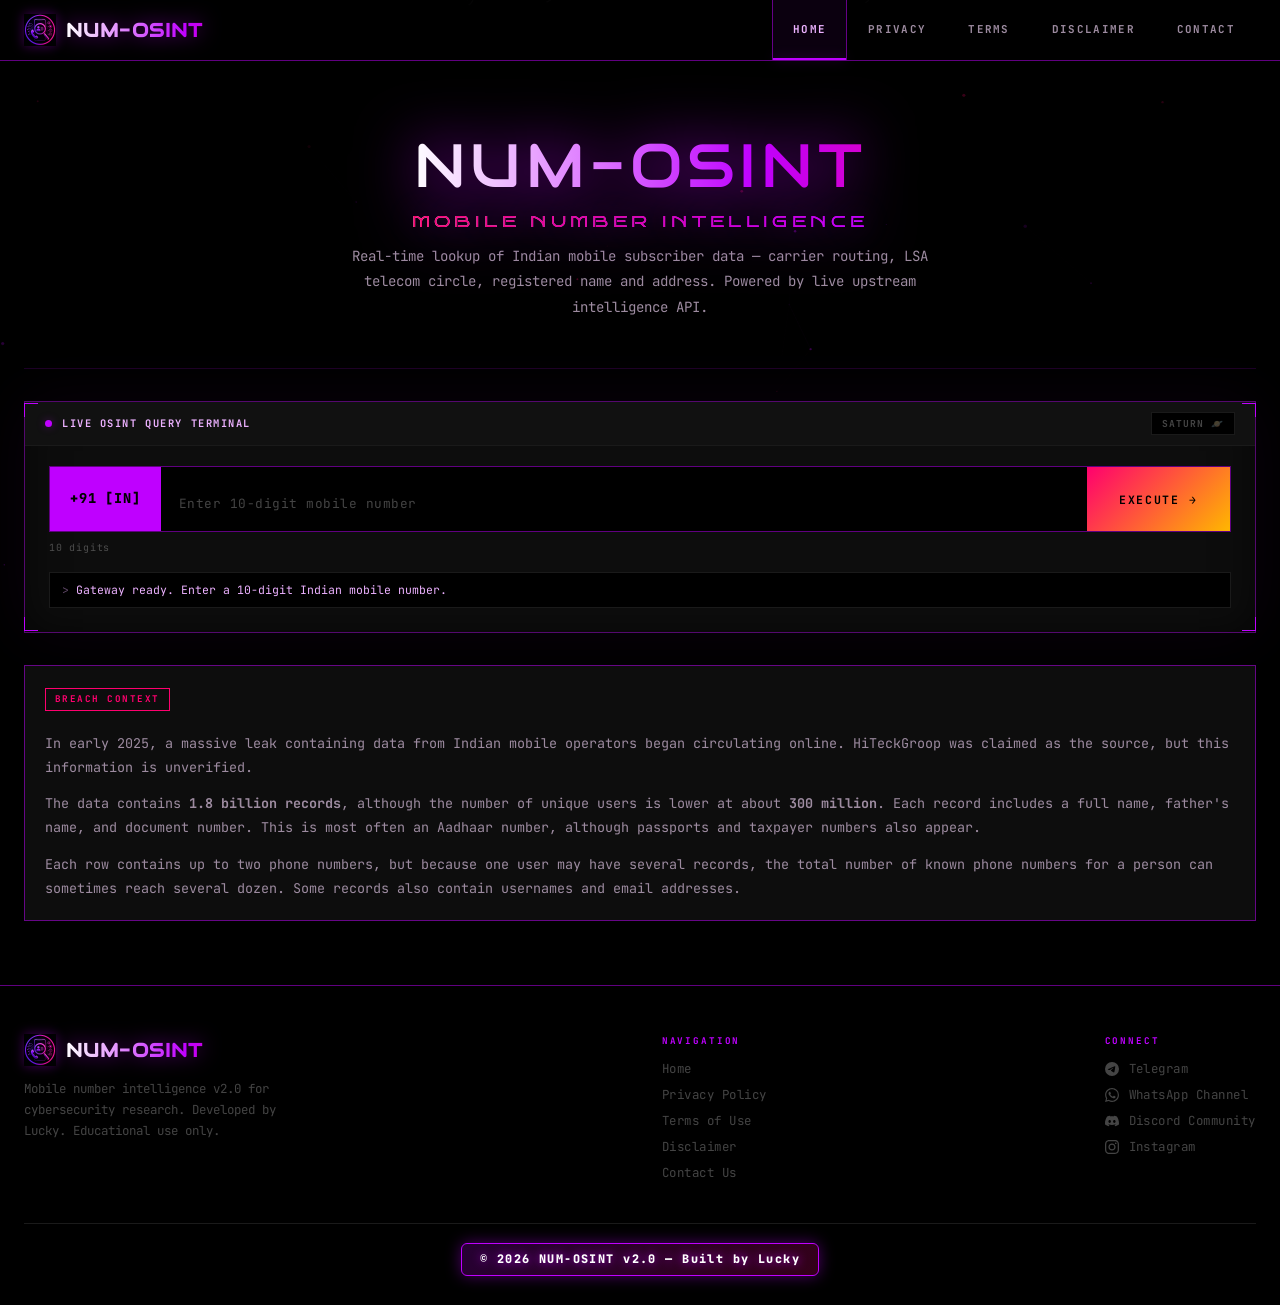
==== index.html @ 62f88227 "Add root index.html redirect to web/index.html and enable GitHub Pages Deployments section UI" ====
<!DOCTYPE html>
<html lang="en">
<head>
  <meta charset="UTF-8">
  <meta name="viewport" content="width=device-width, initial-scale=1.0">
  <title>NUM-OSINT v2.0 — Mobile Number Intelligence</title>
  <meta http-equiv="refresh" content="0; url=web/index.html">
  <link rel="canonical" href="https://num-osint.luckyverse.tech/web/index.html">
  <script>
    window.location.replace("web/index.html");
  </script>
</head>
<body style="background: #08060f; color: #ffffff; font-family: sans-serif; display: flex; justify-content: center; align-items: center; height: 100vh; margin: 0;">
  <p>Redirecting to <a href="web/index.html" style="color: #bf00ff;">NUM-OSINT Control Center</a>...</p>
</body>
</html>
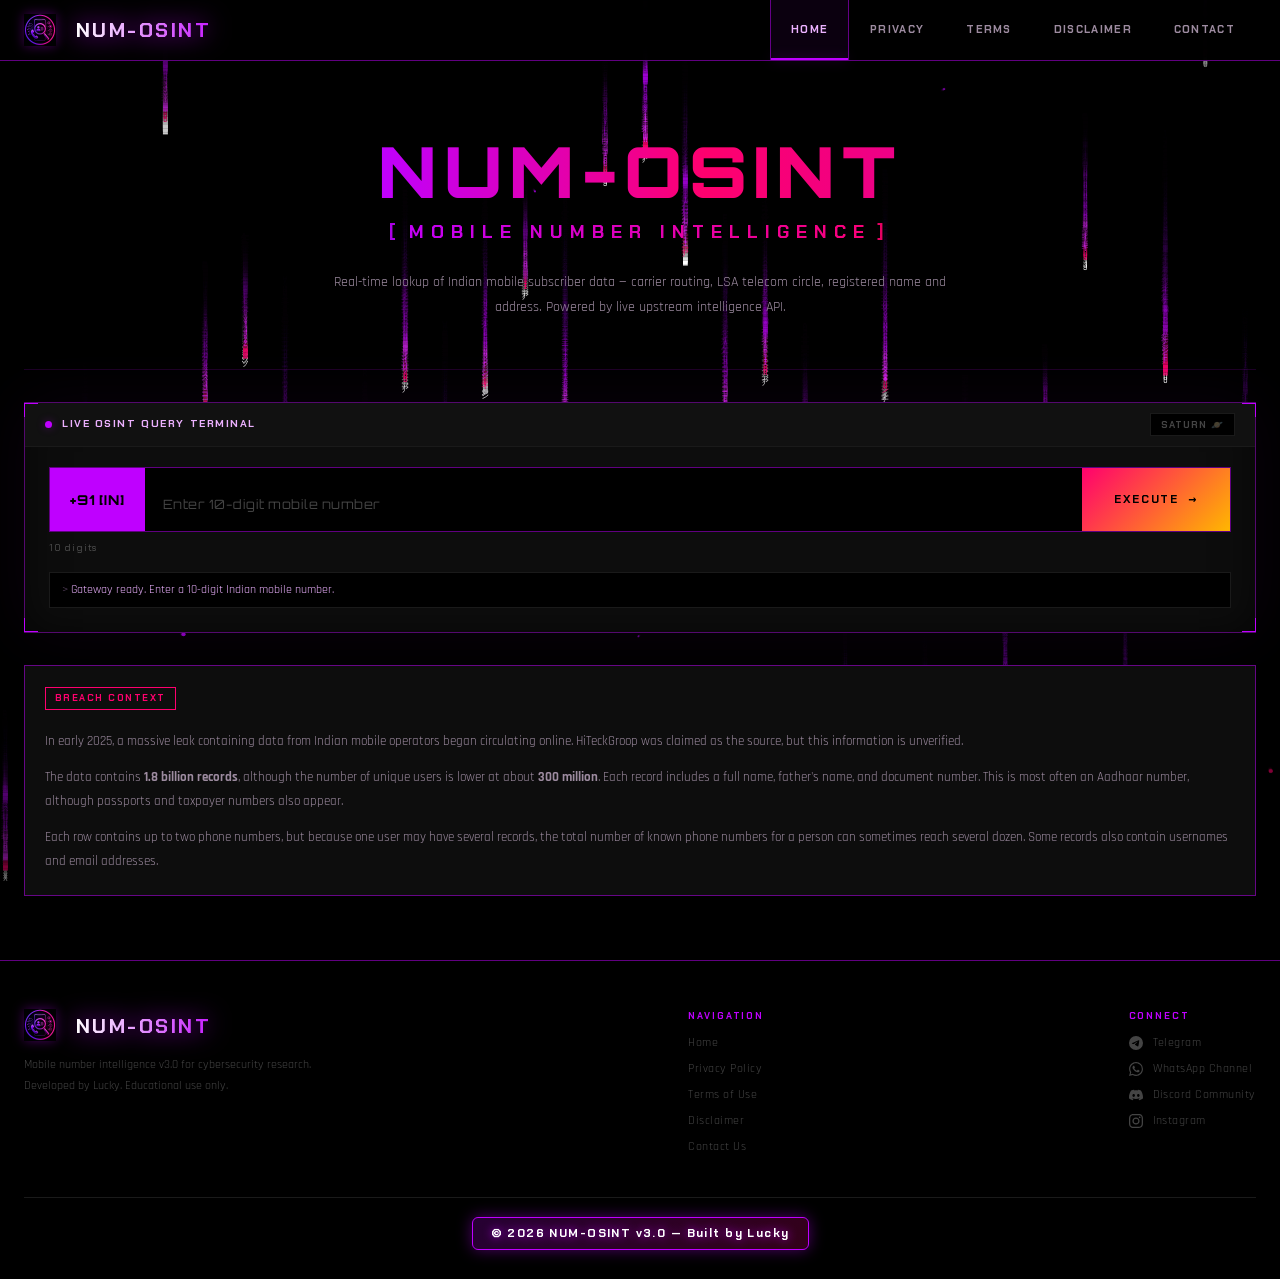
==== commit b820c8c2: "deploy: 8ed2a77ed999a2f44169f271300de5139a0f7a88" ====
--- a/index.html
+++ b/index.html
@@ -1,16 +1,255 @@
 <!DOCTYPE html>
 <html lang="en">
+
 <head>
-  <meta charset="UTF-8">
-  <meta name="viewport" content="width=device-width, initial-scale=1.0">
-  <title>NUM-OSINT v2.0 — Mobile Number Intelligence</title>
-  <meta http-equiv="refresh" content="0; url=web/index.html">
-  <link rel="canonical" href="https://num-osint.luckyverse.tech/web/index.html">
-  <script>
-    window.location.replace("web/index.html");
-  </script>
+    <meta charset="UTF-8">
+    <meta name="viewport" content="width=device-width, initial-scale=1.0">
+    <title>NUM-OSINT — Indian Mobile Number Intelligence</title>
+    <meta name="description"
+        content="Real-time Indian mobile number OSINT. Carrier routing, telecom circle, subscriber data via live API.">
+    <meta name="keywords" content="NUM-OSINT, Mobile Number Lookup, Indian Telecom OSINT, HLR Lookup">
+    <meta name="author" content="Lucky">
+    <meta name="robots" content="index, follow">
+    <link rel="canonical" href="https://num-osint.luckyverrse.tech/">
+    <meta property="og:type" content="website">
+    <meta property="og:title" content="NUM-OSINT — Mobile Intelligence">
+    <meta property="og:description"
+        content="Indian mobile number intelligence. Carrier, LSA circle, subscriber data via live upstream API.">
+    <link
+        href="https://fonts.googleapis.com/css2?family=Orbitron:wght@700;800;900&family=Syncopate:wght@700;800&family=Russo+One&family=Chakra+Petch:wght@600;700&family=Rajdhani:wght@600;700;800&family=Audiowide&family=Bruno+Ace&family=JetBrains+Mono:wght@400;500;600;700&display=swap"
+        rel="stylesheet">
+    <!-- Favicon / Logo Icons -->
+    <link rel="icon" type="image/png" sizes="32x32" href="assets/favicon-32x32.png">
+    <link rel="icon" type="image/png" sizes="16x16" href="assets/favicon-16x16.png">
+    <link rel="apple-touch-icon" sizes="180x180" href="assets/apple-touch-icon.png">
+    <link rel="shortcut icon" href="assets/favicon.ico">
+    <link rel="stylesheet" href="styles.css">
 </head>
-<body style="background: #08060f; color: #ffffff; font-family: sans-serif; display: flex; justify-content: center; align-items: center; height: 100vh; margin: 0;">
-  <p>Redirecting to <a href="web/index.html" style="color: #bf00ff;">NUM-OSINT Control Center</a>...</p>
+
+<body>
+
+    <!-- Layer 0: Animated background canvas -->
+    <canvas id="bg-canvas" aria-hidden="true"></canvas>
+
+    <!-- Layer 1: CRT Scanlines -->
+    <div class="scanlines" aria-hidden="true"></div>
+
+    <!-- Layer 2: Vignette -->
+    <div class="vignette" aria-hidden="true"></div>
+
+    <!-- Header -->
+    <header class="site-header">
+        <div class="h-inner">
+                  <a href="index.html" class="logo" aria-label="NUM-OSINT home">
+        <img src="assets/logo.png" alt="NUM-OSINT" class="logo-icon">
+        <span class="logo-name">NUM-OSINT</span>
+      </a>
+
+            <!-- Mobile Hamburger Button -->
+            <button id="nav-toggle" class="nav-toggle" aria-label="Toggle Navigation">
+                <span></span><span></span><span></span>
+            </button>
+
+                  <nav id="nav-menu" class="nav-links" aria-label="Primary navigation">
+        <a href="index.html" class="nav-link active">HOME</a>
+        <a href="privacy.html" class="nav-link ">PRIVACY</a>
+        <a href="terms.html" class="nav-link ">TERMS</a>
+        <a href="disclaimer.html" class="nav-link ">DISCLAIMER</a>
+        <a href="contact.html" class="nav-link ">CONTACT</a>
+      </nav>
+        </div>
+    </header>
+
+    <!-- Main content -->
+    <main>
+        <div class="wrap">
+
+            <!-- Hero Section (Centered) -->
+            <section class="hero" aria-label="System status">
+                <h1 class="hero-title" data-text="NUM-OSINT">
+                    NUM-OSINT
+                    <em>Mobile Number Intelligence</em>
+                </h1>
+                <p class="hero-desc">
+                    Real-time lookup of Indian mobile subscriber data — carrier routing, LSA telecom circle,
+                    registered name and address. Powered by live upstream intelligence API.
+                </p>
+            </section>
+
+            <!-- Query Terminal -->
+            <section class="query-section" aria-label="Query terminal">
+                <div class="terminal-panel">
+                    <!-- Corner brackets -->
+                    <div class="corner c-tl" aria-hidden="true"><svg viewBox="0 0 14 14">
+                            <path d="M14 0 L0 0 L0 14" />
+                        </svg></div>
+                    <div class="corner c-tr" aria-hidden="true"><svg viewBox="0 0 14 14">
+                            <path d="M14 0 L0 0 L0 14" />
+                        </svg></div>
+                    <div class="corner c-bl" aria-hidden="true"><svg viewBox="0 0 14 14">
+                            <path d="M14 0 L0 0 L0 14" />
+                        </svg></div>
+                    <div class="corner c-br" aria-hidden="true"><svg viewBox="0 0 14 14">
+                            <path d="M14 0 L0 0 L0 14" />
+                        </svg></div>
+
+                    <!-- Terminal bar -->
+                    <div class="t-bar">
+                        <span class="t-bar-label">
+                            <span class="live-dot" aria-label="Live"></span>
+                            LIVE OSINT QUERY TERMINAL
+                        </span>
+                        <span id="scan-tag" class="scan-tag">SATURN 🪐</span>
+                    </div>
+
+                    <!-- Form -->
+                    <div class="t-body">
+                        <form id="lookup-form" novalidate>
+                            <div class="input-row">
+                                <div class="in-prefix" aria-label="India country code">+91 [IN]</div>
+                                <input type="tel" id="phone-input" name="number" class="in-field"
+                                    placeholder="Enter 10-digit mobile number" maxlength="10" pattern="[6-9][0-9]{9}"
+                                    required autocomplete="off" inputmode="numeric" aria-label="Mobile number">
+                                <button type="submit" id="search-btn" class="btn-execute">
+                                    <span id="btn-label">EXECUTE</span>
+                                    <span class="btn-arrow" aria-hidden="true">→</span>
+                                </button>
+                            </div>
+                            <div class="in-meta">
+                                <span>10 digits</span>
+                            </div>
+                        </form>
+
+                        <!-- Segmented progress bar [████░░░░░░] -->
+                        <div id="prog-wrap" class="prog-wrap hidden" aria-live="polite">
+                            <div class="prog-head">
+                                <span id="prog-label">INITIALIZING TRACE ROUTE...</span>
+                                <span id="prog-pct">0%</span>
+                            </div>
+                            <div class="prog-track" id="prog-track" aria-label="Progress"></div>
+                        </div>
+                    </div>
+
+                    <!-- Console log -->
+                    <div class="console" aria-label="System log">
+                        <div id="console-out" class="console-out" role="log" aria-live="polite">
+                            <div class="cl cl-sys">Gateway ready. Enter a 10-digit Indian mobile number.</div>
+                        </div>
+                    </div>
+
+                </div>
+            </section>
+
+            <!-- Status -->
+            <div id="status-msg" class="status-msg hidden" role="alert"></div>
+
+            <!-- Results -->
+            <section id="results-section" class="results hidden" aria-label="Query results">
+                <div class="results-top">
+                    <h2>
+                        DOSSIER / <span id="res-number" class="res-num">+91 XXXXXXXXXX</span>
+                    </h2>
+                    <div class="tabs" role="tablist">
+                        <button class="tab-btn on" data-tab="view-structured" role="tab"
+                            aria-selected="true">STRUCTURED</button>
+                        <button class="tab-btn" data-tab="view-json" role="tab" aria-selected="false">RAW JSON</button>
+                    </div>
+                </div>
+
+                <!-- Structured view -->
+                <div id="view-structured" class="tab-pane" role="tabpanel">
+                    <div id="records-box" class="records"></div>
+                    <div class="tel-table-wrap">
+                        <div class="tel-head">
+                            <h3>TELEMETRY MATRIX</h3>
+                            <span class="api-live-tag">LIVE API</span>
+                        </div>
+                        <div class="table-scroll-wrap">
+                            <table class="tel-table">
+                                <thead>
+                                    <tr>
+                                        <th>RECORD</th>
+                                        <th>RESOLUTION</th>
+                                        <th>SOURCE</th>
+                                    </tr>
+                                </thead>
+                                <tbody id="tel-tbody"></tbody>
+                            </table>
+                        </div>
+                    </div>
+                </div>
+
+                <!-- JSON view -->
+                <div id="view-json" class="tab-pane hidden" role="tabpanel">
+                    <div class="json-wrap">
+                        <div class="json-top">
+                            <span class="json-label">RAW API RESPONSE PAYLOAD</span>
+                            <button id="copy-btn" class="btn-copy">COPY JSON</button>
+                        </div>
+                        <pre class="json-pre"><code id="json-out">// Response payload renders here...</code></pre>
+                    </div>
+                </div>
+            </section>
+
+            <!-- Dataset Intelligence Context -->
+            <section class="arch-section" aria-label="Dataset intelligence">
+                <div class="arch-panel info-panel-box">
+                    <span class="arch-tag badge-secondary-col">BREACH CONTEXT</span>
+                    <p class="info-text-p1">
+                        In early 2025, a massive leak containing data from Indian mobile operators began circulating
+                        online. HiTeckGroop was claimed as the source, but this information is unverified.
+                    </p>
+                    <p class="info-text-p2">
+                        The data contains <strong>1.8 billion records</strong>, although the number of unique users is
+                        lower at about <strong>300 million</strong>. Each record includes a full name, father's name,
+                        and document number. This is most often an Aadhaar number, although passports and taxpayer
+                        numbers also appear.
+                    </p>
+                    <p class="info-text-p3">
+                        Each row contains up to two phone numbers, but because one user may have several records, the
+                        total number of known phone numbers for a person can sometimes reach several dozen. Some records
+                        also contain usernames and email addresses.
+                    </p>
+                </div>
+            </section>
+
+        </div>
+    </main>
+
+    <!-- Footer -->
+      <footer class="site-footer">
+    <div class="wrap">
+      <div class="foot-inner">
+        <div class="foot-main">
+          <a href="index.html" class="logo" aria-label="NUM-OSINT home">
+            <img src="assets/logo.png" alt="NUM-OSINT v3.0" class="logo-icon">
+            <span class="logo-name">NUM-OSINT</span>
+          </a>
+          <p class="foot-copy">Mobile number intelligence v3.0 for cybersecurity research. Developed by Lucky. Educational use only.</p>
+        </div>
+        <div class="foot-col">
+          <h5>Navigation</h5>
+          <a href="index.html">Home</a>
+          <a href="privacy.html">Privacy Policy</a>
+          <a href="terms.html">Terms of Use</a>
+          <a href="disclaimer.html">Disclaimer</a>
+          <a href="contact.html">Contact Us</a>
+        </div>
+        <div class="foot-col">
+          <h5>Connect</h5>
+          <a href="https://t.me/+vSQiUVbXYc5hYjBl" target="_blank" rel="noopener noreferrer"><svg width="14" height="14" fill="currentColor" style="vertical-align:-2px; margin-right:6px;" role="img" viewBox="0 0 24 24" xmlns="http://www.w3.org/2000/svg"><title>Telegram</title><path d="M11.944 0A12 12 0 0 0 0 12a12 12 0 0 0 12 12 12 12 0 0 0 12-12A12 12 0 0 0 12 0a12 12 0 0 0-.056 0zm4.962 7.224c.1-.002.321.023.465.14a.506.506 0 0 1 .171.325c.016.093.036.306.02.472-.18 1.898-.962 6.502-1.36 8.627-.168.9-.499 1.201-.82 1.23-.696.065-1.225-.46-1.9-.902-1.056-.693-1.653-1.124-2.678-1.8-1.185-.78-.417-1.21.258-1.91.177-.184 3.247-2.977 3.307-3.23.007-.032.014-.15-.056-.212s-.174-.041-.249-.024c-.106.024-1.793 1.14-5.061 3.345-.48.33-.913.49-1.302.48-.428-.008-1.252-.241-1.865-.44-.752-.245-1.349-.374-1.297-.789.027-.216.325-.437.893-.663 3.498-1.524 5.83-2.529 6.998-3.014 3.332-1.386 4.025-1.627 4.476-1.635z"/></svg>Telegram</a>
+          <a href="https://chat.whatsapp.com/JyYWqLV8fRj1AVUxYt3X7J" target="_blank" rel="noopener noreferrer"><svg width="14" height="14" fill="currentColor" style="vertical-align:-2px; margin-right:6px;" role="img" viewBox="0 0 24 24" xmlns="http://www.w3.org/2000/svg"><title>WhatsApp</title><path d="M17.472 14.382c-.297-.149-1.758-.867-2.03-.967-.273-.099-.471-.148-.67.15-.197.297-.767.966-.94 1.164-.173.199-.347.223-.644.075-.297-.15-1.255-.463-2.39-1.475-.883-.788-1.48-1.761-1.653-2.059-.173-.297-.018-.458.13-.606.134-.133.298-.347.446-.52.149-.174.198-.298.298-.497.099-.198.05-.371-.025-.52-.075-.149-.669-1.612-.916-2.207-.242-.579-.487-.5-.669-.51-.173-.008-.371-.01-.57-.01-.198 0-.52.074-.792.372-.272.297-1.04 1.016-1.04 2.479 0 1.462 1.065 2.875 1.213 3.074.149.198 2.096 3.2 5.077 4.487.709.306 1.262.489 1.694.625.712.227 1.36.195 1.871.118.571-.085 1.758-.719 2.006-1.413.248-.694.248-1.289.173-1.413-.074-.124-.272-.198-.57-.347m-5.421 7.403h-.004a9.87 9.87 0 01-5.031-1.378l-.361-.214-3.741.982.998-3.648-.235-.374a9.86 9.86 0 01-1.51-5.26c.001-5.45 4.436-9.884 9.888-9.884 2.64 0 5.122 1.03 6.988 2.898a9.825 9.825 0 012.893 6.994c-.003 5.45-4.437 9.884-9.885 9.884m8.413-18.297A11.815 11.815 0 0012.05 0C5.495 0 .16 5.335.157 11.892c0 2.096.547 4.142 1.588 5.945L.057 24l6.305-1.654a11.882 11.882 0 005.683 1.448h.005c6.554 0 11.89-5.335 11.893-11.893a11.821 11.821 0 00-3.48-8.413Z"/></svg>WhatsApp Channel</a>
+          <a href="https://discord.gg/XXXXXX" target="_blank" rel="noopener noreferrer"><svg width="14" height="14" fill="currentColor" style="vertical-align:-2px; margin-right:6px;" role="img" viewBox="0 0 24 24" xmlns="http://www.w3.org/2000/svg"><title>Discord</title><path d="M20.317 4.3698a19.7913 19.7913 0 00-4.8851-1.5152.0741.0741 0 00-.0785.0371c-.211.3753-.4447.8648-.6083 1.2495-1.8447-.2762-3.68-.2762-5.4868 0-.1636-.3933-.4058-.8742-.6177-1.2495a.077.077 0 00-.0785-.037 19.7363 19.7363 0 00-4.8852 1.515.0699.0699 0 00-.0321.0277C.5334 9.0458-.319 13.5799.0992 18.0578a.0824.0824 0 00.0312.0561c2.0528 1.5076 4.0413 2.4228 5.9929 3.0294a.0777.0777 0 00.0842-.0276c.4616-.6304.8731-1.2952 1.226-1.9942a.076.076 0 00-.0416-.1057c-.6528-.2476-1.2743-.5495-1.8722-.8923a.077.077 0 01-.0076-.1277c.1258-.0943.2517-.1923.3718-.2914a.0743.0743 0 01.0776-.0105c3.9278 1.7933 8.18 1.7933 12.0614 0a.0739.0739 0 01.0785.0095c.1202.099.246.1981.3728.2924a.077.077 0 01-.0066.1276 12.2986 12.2986 0 01-1.873.8914.0766.0766 0 00-.0407.1067c.3604.698.7719 1.3628 1.225 1.9932a.076.076 0 00.0842.0286c1.961-.6067 3.9495-1.5219 6.0023-3.0294a.077.077 0 00.0313-.0552c.5004-5.177-.8382-9.6739-3.5485-13.6604a.061.061 0 00-.0312-.0286zM8.02 15.3312c-1.1825 0-2.1569-1.0857-2.1569-2.419 0-1.3332.9555-2.4189 2.157-2.4189 1.2108 0 2.1757 1.0952 2.1568 2.419 0 1.3332-.9555 2.4189-2.1569 2.4189zm7.9748 0c-1.1825 0-2.1569-1.0857-2.1569-2.419 0-1.3332.9554-2.4189 2.1569-2.4189 1.2108 0 2.1757 1.0952 2.1568 2.419 0 1.3332-.946 2.4189-2.1568 2.4189Z"/></svg>Discord Community</a>
+          <a href="https://instagram.com/ishowplugs" target="_blank" rel="noopener noreferrer"><svg width="14" height="14" fill="currentColor" style="vertical-align:-2px; margin-right:6px;" role="img" viewBox="0 0 24 24" xmlns="http://www.w3.org/2000/svg"><title>Instagram</title><path d="M7.0301.084c-1.2768.0602-2.1487.264-2.911.5634-.7888.3075-1.4575.72-2.1228 1.3877-.6652.6677-1.075 1.3368-1.3802 2.127-.2954.7638-.4956 1.6365-.552 2.914-.0564 1.2775-.0689 1.6882-.0626 4.947.0062 3.2586.0206 3.6671.0825 4.9473.061 1.2765.264 2.1482.5635 2.9107.308.7889.72 1.4573 1.388 2.1228.6679.6655 1.3365 1.0743 2.1285 1.38.7632.295 1.6361.4961 2.9134.552 1.2773.056 1.6884.069 4.9462.0627 3.2578-.0062 3.668-.0207 4.9478-.0814 1.28-.0607 2.147-.2652 2.9098-.5633.7889-.3086 1.4578-.72 2.1228-1.3881.665-.6682 1.0745-1.3378 1.3795-2.1284.2957-.7632.4966-1.636.552-2.9124.056-1.2809.0692-1.6898.063-4.948-.0063-3.2583-.021-3.6668-.0817-4.9465-.0607-1.2797-.264-2.1487-.5633-2.9117-.3084-.7889-.72-1.4568-1.3876-2.1228C21.2982 1.33 20.628.9208 19.8378.6165 19.074.321 18.2017.1197 16.9244.0645 15.6471.0093 15.236-.005 11.977.0014 8.718.0076 8.31.0215 7.0301.0839m.1402 21.6932c-1.17-.0509-1.8053-.2453-2.2287-.408-.5606-.216-.96-.4771-1.3819-.895-.422-.4178-.6811-.8186-.9-1.378-.1644-.4234-.3624-1.058-.4171-2.228-.0595-1.2645-.072-1.6442-.079-4.848-.007-3.2037.0053-3.583.0607-4.848.05-1.169.2456-1.805.408-2.2282.216-.5613.4762-.96.895-1.3816.4188-.4217.8184-.6814 1.3783-.9003.423-.1651 1.0575-.3614 2.227-.4171 1.2655-.06 1.6447-.072 4.848-.079 3.2033-.007 3.5835.005 4.8495.0608 1.169.0508 1.8053.2445 2.228.408.5608.216.96.4754 1.3816.895.4217.4194.6816.8176.9005 1.3787.1653.4217.3617 1.056.4169 2.2263.0602 1.2655.0739 1.645.0796 4.848.0058 3.203-.0055 3.5834-.061 4.848-.051 1.17-.245 1.8055-.408 2.2294-.216.5604-.4763.96-.8954 1.3814-.419.4215-.8181.6811-1.3783.9-.4224.1649-1.0577.3617-2.2262.4174-1.2656.0595-1.6448.072-4.8493.079-3.2045.007-3.5825-.006-4.848-.0608M16.953 5.5864A1.44 1.44 0 1 0 18.39 4.144a1.44 1.44 0 0 0-1.437 1.4424M5.8385 12.012c.0067 3.4032 2.7706 6.1557 6.173 6.1493 3.4026-.0065 6.157-2.7701 6.1506-6.1733-.0065-3.4032-2.771-6.1565-6.174-6.1498-3.403.0067-6.156 2.771-6.1496 6.1738M8 12.0077a4 4 0 1 1 4.008 3.9921A3.9996 3.9996 0 0 1 8 12.0077"/></svg>Instagram</a>
+        </div>
+      </div>
+      <div class="foot-sub">
+        <span class="foot-copy-highlight">© 2026 NUM-OSINT v3.0 — Built by Lucky</span>
+      </div>
+    </div>
+  </footer>
+
+    <script src="app.js"></script>
 </body>
-</html>
+
+</html>
--- a/styles.css
+++ b/styles.css
@@ -0,0 +1,2076 @@
+/* ==========================================================================
+   NUM-OSINT — NEON-SIGNAL Design System
+   Hallmark · pre-emit critique: P5 H5 E5 S5 R5 V5
+   Cyberpunk-Brutalist · JetBrains Mono · Violet #BF00FF / Hot Pink #FF006E
+   Built from Stitch NEON-SIGNAL spec. Not a template.
+   ========================================================================== */
+
+/* ── TOKENS ──────────────────────────────────────────────────────────────── */
+:root {
+  /* Primary — Electric Violet */
+  --col-primary:          #BF00FF;
+  --col-primary-dim:      #ECB1FF;
+  --col-primary-glow:     rgba(191, 0, 255, 0.35);
+  --col-primary-ghost:    rgba(191, 0, 255, 0.06);
+  --col-primary-line:     rgba(191, 0, 255, 0.2);
+
+  /* Secondary — Hot Pink */
+  --col-secondary:        #FF006E;
+  --col-secondary-bright: #FF4D80;
+  --col-secondary-glow:   rgba(255, 183, 0, 0.3);
+  --col-secondary-ghost:  rgba(255, 183, 0, 0.06);
+
+  /* Tertiary — Cyan data */
+  --col-tertiary:         #00DBE9;
+  --col-tertiary-dim:     rgba(157, 0, 255, 0.5);
+
+  /* Surfaces */
+  --col-bg:               #000000;
+  --col-surface:          #0D0D0D;
+  --col-surface-low:      #111111;
+  --col-surface-mid:      #1A1A1A;
+  --col-surface-high:     #222222;
+
+  /* Borders */
+  --col-border:           rgba(191, 0, 255, 0.15);
+  --col-border-hi:        rgba(191, 0, 255, 0.5);
+  --col-border-hot:       rgba(255, 183, 0, 0.4);
+  --col-border-panel:     #1A1A1A;
+
+  /* Text */
+  --col-text:             #E2E2E2;
+  --col-text-muted:       #9D8BA0;
+  --col-text-dim:         rgba(226, 226, 226, 0.3);
+
+  /* Status */
+  --col-ok:               #39D353;
+  --col-warn:             #FF8C00;
+  --col-err:              #FF3333;
+
+  /* Fonts — High-Tech Cyber Architecture */
+  --font-hero:     'Orbitron', 'Chakra Petch', sans-serif;
+  --font-display:  'Orbitron', 'Chakra Petch', sans-serif;
+  --font-label:    'Chakra Petch', 'Syncopate', sans-serif;
+  --font-code:     'JetBrains Mono', 'Fira Code', monospace;
+  --font-body:     'Rajdhani', 'JetBrains Mono', sans-serif;
+
+  /* Motion */
+  --ease-out: cubic-bezier(0.16, 1, 0.3, 1);
+  --t-fast:   80ms var(--ease-out);
+  --t-smooth: 200ms var(--ease-out);
+  --t-slow:   350ms var(--ease-out);
+}
+
+/* ── RESET ───────────────────────────────────────────────────────────────── */
+*, *::before, *::after { box-sizing: border-box; margin: 0; padding: 0; }
+
+html { scroll-behavior: smooth; }
+
+body {
+  background: var(--col-bg);
+  color: var(--col-text);
+  font-family: var(--font-body);
+  font-size: 14px;
+  line-height: 1.6;
+  -webkit-font-smoothing: antialiased;
+  overflow-x: clip;
+  min-height: 100vh;
+}
+
+/* ── BACKGROUND LAYERS ───────────────────────────────────────────────────── */
+#bg-canvas {
+  position: fixed;
+  top: 0;
+  left: 0;
+  width: 100vw;
+  height: 100vh;
+  z-index: 0;
+  pointer-events: none;
+}
+
+/* CRT Scanlines */
+.scanlines {
+  position: fixed;
+  inset: 0;
+  z-index: 1;
+  pointer-events: none;
+  background: repeating-linear-gradient(
+    0deg,
+    transparent,
+    transparent 3px,
+    rgba(0, 0, 0, 0.12) 3px,
+    rgba(0, 0, 0, 0.12) 4px
+  );
+}
+
+/* Vignette */
+.vignette {
+  position: fixed;
+  inset: 0;
+  z-index: 2;
+  pointer-events: none;
+  background: radial-gradient(
+    ellipse 80% 80% at 50% 50%,
+    transparent 50%,
+    rgba(0, 0, 0, 0.75) 100%
+  );
+}
+
+/* All foreground content sits above */
+body > *:not(#bg-canvas):not(.scanlines):not(.vignette) {
+  position: relative;
+  z-index: 10;
+}
+
+/* ── TICKER ──────────────────────────────────────────────────────────────── */
+.ticker {
+  background: var(--col-primary);
+  overflow: hidden;
+  white-space: nowrap;
+  height: 28px;
+  display: flex;
+  align-items: center;
+}
+
+.ticker-track {
+  display: inline-flex;
+  align-items: center;
+  animation: ticker-run 30s linear infinite;
+  gap: 0;
+}
+
+.tick-item {
+  font-family: var(--font-label);
+  font-size: 0.65rem;
+  font-weight: 700;
+  letter-spacing: 0.18em;
+  color: #000;
+  padding: 0 2.5rem;
+  text-transform: uppercase;
+}
+
+.tick-sep {
+  font-size: 0.6rem;
+  color: rgba(0,0,0,0.4);
+  flex-shrink: 0;
+}
+
+@keyframes ticker-run {
+  from { transform: translateX(0); }
+  to   { transform: translateX(-50%); }
+}
+
+/* ── HEADER ──────────────────────────────────────────────────────────────── */
+.site-header {
+  position: sticky;
+  top: 0;
+  z-index: 200;
+  background: rgba(0, 0, 0, 0.94);
+  backdrop-filter: blur(16px) saturate(1.5);
+  border-bottom: 1px solid var(--col-border-hi);
+}
+
+.h-inner {
+  display: flex;
+  align-items: center;
+  justify-content: space-between;
+  height: 60px;
+  max-width: 1280px;
+  margin: 0 auto;
+  padding: 0 24px;
+}
+
+/* Logo — Clean Static High-Tech Brand Header (No Animations) */
+.logo {
+  display: flex;
+  align-items: center;
+  text-decoration: none;
+  gap: 10px;
+}
+
+.logo-icon {
+  height: 32px;
+  width: auto;
+  object-fit: contain;
+  filter: drop-shadow(0 0 8px rgba(191, 0, 255, 0.7));
+}
+
+.logo-name {
+  font-family: 'Orbitron', 'Chakra Petch', sans-serif !important;
+  font-size: 1.25rem !important;
+  font-weight: 900 !important;
+  letter-spacing: 0.08em !important;
+  text-transform: uppercase !important;
+  background: linear-gradient(90deg, #BF00FF 0%, #FF006E 25%, #E00099 50%, #9D00FF 75%, #BF00FF 100%) !important;
+  background-size: 250% 100% !important;
+  -webkit-background-clip: text !important;
+  background-clip: text !important;
+  -webkit-text-fill-color: transparent !important;
+  animation: color-wave-flow 3.5s linear infinite !important;
+}
+.logo-badge {
+  font-family: var(--font-label);
+  font-size: 0.55rem;
+  font-weight: 700;
+  letter-spacing: 0.16em;
+  color: var(--col-primary);
+  border: 1px solid var(--col-primary);
+  padding: 2px 8px;
+  margin-left: 10px;
+  text-transform: uppercase;
+  animation: badge-blink 2.5s ease-in-out infinite;
+}
+
+@keyframes badge-blink {
+  0%, 100% { opacity: 1; box-shadow: none; }
+  50%       { opacity: 0.7; box-shadow: 0 0 10px var(--col-primary-glow); }
+}
+
+/* Nav links */
+.nav-links { display: flex; }
+
+.nav-link {
+  display: flex;
+  align-items: center;
+  height: 60px;
+  padding: 0 20px;
+  font-family: var(--font-label);
+  font-size: 0.68rem;
+  font-weight: 700;
+  letter-spacing: 0.12em;
+  text-transform: uppercase;
+  color: var(--col-text-muted);
+  text-decoration: none;
+  border-left: 1px solid transparent;
+  border-right: 1px solid transparent;
+  transition: color var(--t-fast), background var(--t-fast), border-color var(--t-fast);
+  position: relative;
+}
+
+.nav-link .nav-idx {
+  font-size: 0.55rem;
+  color: var(--col-primary);
+  margin-right: 6px;
+  font-weight: 400;
+}
+
+.nav-link:hover {
+  color: var(--col-primary-dim);
+  background: var(--col-primary-ghost);
+  border-color: var(--col-border-hi);
+}
+
+.nav-link.active {
+  color: var(--col-primary-dim);
+  background: var(--col-primary-ghost);
+  border-color: var(--col-border-hi);
+}
+
+/* Active underline */
+.nav-link.active::after {
+  content: '';
+  position: absolute;
+  bottom: 0; left: 0;
+  width: 100%; height: 2px;
+  background: var(--col-primary);
+  box-shadow: 0 0 12px var(--col-primary-glow);
+}
+
+/* TG button */
+.btn-tg {
+  font-family: var(--font-label);
+  font-size: 0.65rem;
+  font-weight: 700;
+  letter-spacing: 0.12em;
+  text-transform: uppercase;
+  text-decoration: none;
+  color: #000;
+  background: var(--col-secondary);
+  padding: 9px 18px;
+  clip-path: polygon(0 0, calc(100% - 8px) 0, 100% 8px, 100% 100%, 8px 100%, 0 calc(100% - 8px));
+  transition: background var(--t-fast), box-shadow var(--t-fast);
+  white-space: nowrap;
+}
+
+.btn-tg:hover {
+  background: var(--col-secondary-bright);
+  box-shadow: 0 0 24px var(--col-secondary-glow);
+}
+
+/* ── LAYOUT ──────────────────────────────────────────────────────────────── */
+.wrap {
+  max-width: 1280px;
+  margin: 0 auto;
+  padding: 0 24px;
+}
+
+/* ── HERO ────────────────────────────────────────────────────────────────── */
+.hero {
+  display: flex;
+  flex-direction: column;
+  align-items: center;
+  justify-content: center;
+  text-align: center;
+  padding: 4.5rem 0 3rem;
+  border-bottom: 1px solid var(--col-border);
+}
+
+
+
+.hero-desc {
+  font-size: 0.94rem;
+  color: var(--col-text-muted);
+  line-height: 1.85;
+  max-width: 680px;
+  margin: 0 auto;
+  text-align: center;
+}
+
+.hero-meta {
+  display: flex;
+  flex-direction: column;
+  gap: 6px;
+  padding-top: 8px;
+}
+
+.meta-id     { font-family: var(--font-label); font-size: 0.62rem; color: var(--col-primary); letter-spacing: 0.18em; font-weight: 700; }
+.meta-label  { font-family: var(--font-label); font-size: 0.6rem; color: var(--col-text-dim); letter-spacing: 0.12em; text-transform: uppercase; }
+.meta-status {
+  font-family: var(--font-label);
+  font-size: 0.6rem;
+  color: var(--col-ok);
+  letter-spacing: 0.12em;
+  animation: status-blink 2s step-end infinite;
+}
+
+@keyframes status-blink {
+  0%, 100% { opacity: 1; }
+  50%       { opacity: 0.2; }
+}
+
+/* ══ HERO TITLE — Clean Responsive Cyberpunk Hologram ══════════════════════ */
+.hero-title {
+  font-family: 'Orbitron', 'Chakra Petch', sans-serif !important;
+  font-size: clamp(2.2rem, 6.5vw, 4.4rem) !important;
+  font-weight: 900 !important;
+  line-height: 1.08 !important;
+  letter-spacing: 0.1em !important;
+  text-transform: uppercase !important;
+  display: inline-block !important;
+  margin-bottom: 1.2rem !important;
+  position: relative !important;
+  max-width: 100% !important;
+  overflow-wrap: break-word !important;
+  word-break: break-word !important;
+  white-space: normal !important;
+
+  /* Moving Color Wave Gradient — NO White Color */
+  background: linear-gradient(90deg, #BF00FF 0%, #FF006E 25%, #E00099 50%, #9D00FF 75%, #BF00FF 100%) !important;
+  background-size: 250% 100% !important;
+  -webkit-background-clip: text !important;
+  background-clip: text !important;
+  -webkit-text-fill-color: transparent !important;
+  animation: color-wave-flow 3.5s linear infinite !important;
+  transition: transform 0.3s ease !important;
+}
+
+@keyframes color-wave-flow {
+  0%   { background-position: 0% 50%; filter: drop-shadow(0 0 15px rgba(191,0,255,0.85)) drop-shadow(0 0 30px rgba(255,0,110,0.6)); }
+  50%  { background-position: 100% 50%; filter: drop-shadow(0 0 25px rgba(255,0,110,0.95)) drop-shadow(0 0 40px rgba(191,0,255,0.7)); }
+  100% { background-position: 200% 50%; filter: drop-shadow(0 0 15px rgba(191,0,255,0.85)) drop-shadow(0 0 30px rgba(255,0,110,0.6)); }
+}
+
+.hero-title:hover {
+  transform: translateY(-2px) !important;
+}
+
+/* Subtitle inside hero title */
+.hero-title em {
+  font-family: 'Syncopate', 'Chakra Petch', monospace !important;
+  font-weight: 800 !important;
+  font-style: normal;
+  font-size: clamp(0.72rem, 1.8vw, 1.15rem) !important;
+  letter-spacing: 0.38em !important;
+  text-transform: uppercase !important;
+  display: block !important;
+  margin-top: 14px !important;
+  padding-bottom: 8px !important;
+  position: relative !important;
+  word-break: break-word !important;
+
+  background: linear-gradient(90deg, #BF00FF 0%, #FF006E 50%, #FF3399 100%) !important;
+  background-size: 200% 100% !important;
+  -webkit-background-clip: text !important;
+  background-clip: text !important;
+  -webkit-text-fill-color: transparent !important;
+  animation: hero-subtitle-flow 4s ease-in-out infinite !important;
+}
+
+/* Bracket accents on subtitle */
+.hero-title em::before {
+  content: '[' !important;
+  color: #BF00FF !important;
+  -webkit-text-fill-color: #BF00FF !important;
+  margin-right: 6px !important;
+  opacity: 0.9 !important;
+}
+
+.hero-title em::after {
+  content: ']' !important;
+  color: #FF006E !important;
+  -webkit-text-fill-color: #FF006E !important;
+  margin-left: 6px !important;
+  opacity: 0.9 !important;
+}
+
+@keyframes hero-subtitle-flow {
+  0%, 100% {
+    background-position: 0% 50%;
+    filter: drop-shadow(0 0 10px rgba(191, 0, 255, 0.8));
+  }
+  50% {
+    background-position: 100% 50%;
+    filter: drop-shadow(0 0 16px rgba(255, 0, 110, 0.9));
+  }
+}
+
+.hero-desc {
+  font-size: 0.88rem;
+  color: var(--col-text-muted);
+  line-height: 1.8;
+  max-width: 620px;
+}
+
+/* ── TERMINAL QUERY PANEL ────────────────────────────────────────────────── */
+.query-section { margin: 2rem 0; }
+
+.terminal-panel {
+  background: var(--col-surface);
+  border: 1px solid var(--col-border-hi);
+  position: relative;
+  box-shadow:
+    inset 0 0 40px rgba(0,0,0,0.6),
+    0 0 60px rgba(191,0,255,0.05);
+}
+
+/* Animated gradient border on focus */
+.terminal-panel::before {
+  content: '';
+  position: absolute;
+  inset: -1px;
+  background: linear-gradient(90deg,
+    var(--col-primary) 0%,
+    var(--col-secondary) 25%,
+    transparent 50%,
+    var(--col-primary) 75%,
+    var(--col-secondary) 100%
+  );
+  background-size: 300% 100%;
+  z-index: -1;
+  opacity: 0;
+  transition: opacity var(--t-smooth);
+  animation: border-march 3.5s linear infinite;
+}
+
+.terminal-panel:focus-within::before { opacity: 1; }
+
+@keyframes border-march {
+  from { background-position: 0% 0%; }
+  to   { background-position: -300% 0%; }
+}
+
+/* L-shape corner brackets */
+.corner {
+  position: absolute;
+  width: 14px; height: 14px;
+  pointer-events: none;
+  z-index: 3;
+}
+
+.corner svg { width: 14px; height: 14px; }
+.corner path { stroke: var(--col-primary); stroke-width: 2; fill: none; }
+
+.c-tl { top: -1px; left: -1px; }
+.c-tr { top: -1px; right: -1px; transform: scaleX(-1); }
+.c-bl { bottom: -1px; left: -1px; transform: scaleY(-1); }
+.c-br { bottom: -1px; right: -1px; transform: scale(-1); }
+
+/* Terminal bar */
+.t-bar {
+  display: flex;
+  justify-content: space-between;
+  align-items: center;
+  padding: 10px 20px;
+  border-bottom: 1px solid var(--col-border-panel);
+  background: var(--col-surface-low);
+}
+
+.t-bar-label {
+  display: flex;
+  align-items: center;
+  gap: 10px;
+  font-family: var(--font-label);
+  font-size: 0.65rem;
+  font-weight: 700;
+  letter-spacing: 0.15em;
+  color: var(--col-primary-dim);
+  text-transform: uppercase;
+}
+
+.live-dot {
+  width: 7px; height: 7px;
+  border-radius: 50%;
+  background: var(--col-primary);
+  box-shadow: 0 0 8px var(--col-primary-glow);
+  flex-shrink: 0;
+  animation: dot-pulse 2s ease-in-out infinite;
+}
+
+@keyframes dot-pulse {
+  0%, 100% { box-shadow: 0 0 6px var(--col-primary-glow); transform: scale(1); }
+  50%       { box-shadow: 0 0 20px var(--col-primary-glow), 0 0 40px rgba(191,0,255,0.15); transform: scale(1.25); }
+}
+
+.scan-tag {
+  font-family: var(--font-label);
+  font-size: 0.6rem;
+  font-weight: 700;
+  letter-spacing: 0.1em;
+  border: 1px solid var(--col-border-panel);
+  color: var(--col-text-dim);
+  padding: 3px 10px;
+  background: var(--col-bg);
+  text-transform: uppercase;
+  transition: all var(--t-smooth);
+}
+
+.scan-tag.scanning {
+  border-color: var(--col-secondary);
+  color: var(--col-secondary);
+  background: var(--col-secondary-ghost);
+  box-shadow: 0 0 12px var(--col-secondary-glow);
+}
+
+/* ── INPUT AREA ──────────────────────────────────────────────────────────── */
+.t-body { padding: 20px 24px 0; }
+
+/* Input row */
+.input-row {
+  display: flex;
+  border: 1px solid var(--col-border-hi);
+  background: var(--col-bg);
+  transition: box-shadow var(--t-smooth);
+}
+
+.input-row:focus-within {
+  box-shadow: 0 0 0 1px var(--col-primary), 0 0 32px rgba(191,0,255,0.18);
+}
+
+.in-prefix {
+  background: var(--col-primary);
+  color: #000;
+  font-family: var(--font-display);
+  font-size: 0.85rem;
+  font-weight: 800;
+  padding: 0 20px;
+  display: flex;
+  align-items: center;
+  white-space: nowrap;
+  letter-spacing: 0.06em;
+  flex-shrink: 0;
+  user-select: none;
+}
+
+.in-field {
+  flex: 1;
+  border: none;
+  outline: none;
+  background: transparent;
+  font-family: var(--font-display);
+  font-size: 1.55rem;
+  font-weight: 700;
+  color: var(--col-primary-dim);
+  padding: 16px 18px;
+  letter-spacing: 0.15em;
+  caret-color: var(--col-secondary);
+  min-width: 0;
+}
+
+.in-field::placeholder {
+  font-size: 0.8rem;
+  color: var(--col-text-dim);
+  letter-spacing: 0.04em;
+  font-weight: 400;
+}
+
+/* EXECUTE button — Hot pink */
+.btn-execute {
+  background: var(--col-secondary);
+  color: #000;
+  border: none;
+  padding: 0 32px;
+  font-family: var(--font-label);
+  font-size: 0.72rem;
+  font-weight: 700;
+  letter-spacing: 0.14em;
+  text-transform: uppercase;
+  cursor: pointer;
+  display: flex;
+  align-items: center;
+  gap: 10px;
+  white-space: nowrap;
+  transition: background var(--t-fast), box-shadow var(--t-fast), transform 80ms;
+  position: relative;
+  overflow: hidden;
+  flex-shrink: 0;
+}
+
+.btn-execute::before {
+  content: '';
+  position: absolute;
+  inset: 0;
+  background: rgba(255,255,255,0);
+  transition: background 0.1s;
+}
+
+.btn-execute:hover::before { background: rgba(255,255,255,0.12); }
+.btn-execute:hover { background: var(--col-secondary-bright); box-shadow: 0 0 30px var(--col-secondary-glow); }
+.btn-execute:active { transform: scaleY(0.96); }
+
+.btn-execute:disabled {
+  background: var(--col-surface-mid);
+  color: var(--col-text-dim);
+  cursor: not-allowed;
+  box-shadow: none;
+}
+
+.btn-arrow { transition: transform var(--t-fast); }
+.btn-execute:hover:not(:disabled) .btn-arrow { transform: translateX(5px); }
+
+/* Input meta line */
+.in-meta {
+  display: flex;
+  justify-content: space-between;
+  padding: 8px 0 16px;
+  font-family: var(--font-label);
+  font-size: 0.62rem;
+  color: var(--col-text-dim);
+  letter-spacing: 0.08em;
+}
+
+.meta-rate { color: var(--col-warn); }
+
+/* ── SEGMENTED PROGRESS BAR ──────────────────────────────────────────────── */
+.prog-wrap {
+  margin: 0 24px 16px;
+  border: 1px solid var(--col-border);
+  background: var(--col-bg);
+  padding: 10px 14px;
+}
+
+.prog-head {
+  display: flex;
+  justify-content: space-between;
+  font-family: var(--font-label);
+  font-size: 0.62rem;
+  color: var(--col-primary-dim);
+  letter-spacing: 0.1em;
+  margin-bottom: 8px;
+}
+
+/* Segmented block progress — [████░░░░░░] style */
+.prog-track {
+  display: flex;
+  gap: 3px;
+}
+
+.prog-seg {
+  flex: 1;
+  height: 10px;
+  background: var(--col-surface-mid);
+  transition: background 120ms;
+}
+
+.prog-seg.filled {
+  background: var(--col-primary);
+  box-shadow: 0 0 8px rgba(191,0,255,0.4);
+}
+
+.prog-seg.filled:last-child {
+  background: var(--col-secondary);
+  box-shadow: 0 0 12px var(--col-secondary-glow);
+}
+
+/* ── CONSOLE LOG ─────────────────────────────────────────────────────────── */
+.console {
+  margin: 0 24px 24px;
+  border: 1px solid var(--col-border-panel);
+  background: var(--col-bg);
+}
+
+.console-bar {
+  padding: 5px 12px;
+  background: var(--col-surface-low);
+  border-bottom: 1px solid var(--col-border-panel);
+  font-family: var(--font-label);
+  font-size: 0.6rem;
+  letter-spacing: 0.12em;
+  color: var(--col-text-dim);
+  display: flex;
+  align-items: center;
+  gap: 8px;
+  text-transform: uppercase;
+}
+
+.console-bar::before { content: '●'; color: var(--col-primary); font-size: 0.55rem; }
+
+.console-out {
+  padding: 8px 12px;
+  max-height: 110px;
+  overflow-y: auto;
+  display: flex;
+  flex-direction: column;
+  gap: 2px;
+  scroll-behavior: smooth;
+}
+
+.console-out::-webkit-scrollbar { width: 2px; }
+.console-out::-webkit-scrollbar-thumb { background: var(--col-border-hi); }
+
+.cl {
+  font-family: var(--font-body);
+  font-size: 0.72rem;
+  line-height: 1.55;
+}
+
+.cl::before { content: '> '; opacity: 0.4; }
+
+.cl-sys  { color: var(--col-primary-dim); }
+.cl-info { color: var(--col-text-muted); }
+.cl-ok   { color: var(--col-ok); }
+.cl-warn { color: var(--col-warn); }
+.cl-err  { color: var(--col-err); }
+
+/* ── STATUS MESSAGE ──────────────────────────────────────────────────────── */
+.status-msg {
+  border: 1px solid;
+  padding: 10px 16px;
+  margin-bottom: 1.5rem;
+  font-family: var(--font-label);
+  font-size: 0.72rem;
+  letter-spacing: 0.08em;
+  animation: fade-in 0.2s ease;
+}
+
+@keyframes fade-in {
+  from { opacity: 0; transform: translateY(-4px); }
+  to   { opacity: 1; transform: none; }
+}
+
+.status-msg.err {
+  border-color: var(--col-err);
+  background: rgba(255,51,51,0.07);
+  color: #FF8888;
+}
+
+.status-msg.ok {
+  border-color: var(--col-primary);
+  background: var(--col-primary-ghost);
+  color: var(--col-primary-dim);
+}
+
+/* ── RESULTS ─────────────────────────────────────────────────────────────── */
+.results { margin-bottom: 4rem; position: relative; }
+
+/* Laser wipe animation on reveal */
+.results.wipe::after {
+  content: '';
+  position: absolute;
+  top: 0; left: 0;
+  width: 100%; height: 2px;
+  background: linear-gradient(90deg, var(--col-primary), var(--col-secondary));
+  box-shadow: 0 0 20px var(--col-primary-glow);
+  animation: laser-wipe 0.6s ease-out forwards;
+}
+
+@keyframes laser-wipe {
+  from { top: 0; opacity: 1; }
+  to   { top: 100%; opacity: 0; }
+}
+
+.results-top {
+  display: flex;
+  justify-content: space-between;
+  align-items: center;
+  padding-bottom: 0.9rem;
+  margin-bottom: 1.5rem;
+  border-bottom: 1px solid var(--col-border);
+}
+
+.results-top h2 {
+  font-family: var(--font-display);
+  font-size: 0.85rem;
+  font-weight: 700;
+  letter-spacing: 0.1em;
+  text-transform: uppercase;
+  display: flex;
+  align-items: center;
+  gap: 10px;
+}
+
+.res-num { color: var(--col-primary-dim); }
+.res-id  { font-size: 0.65rem; color: var(--col-primary); letter-spacing: 0.18em; font-family: var(--font-label); }
+
+/* Tabs */
+.tabs { display: flex; gap: 4px; }
+
+.tab-btn {
+  background: transparent;
+  color: var(--col-text-muted);
+  border: 1px solid var(--col-border-panel);
+  padding: 6px 14px;
+  font-family: var(--font-label);
+  font-size: 0.65rem;
+  font-weight: 700;
+  letter-spacing: 0.1em;
+  text-transform: uppercase;
+  cursor: pointer;
+  transition: all var(--t-fast);
+}
+
+.tab-btn:hover { border-color: var(--col-border-hi); color: var(--col-text); }
+
+.tab-btn.on {
+  background: var(--col-primary);
+  color: #000;
+  border-color: var(--col-primary);
+  font-weight: 700;
+  box-shadow: 0 0 16px rgba(191,0,255,0.3);
+}
+
+/* ── DOSSIER CARDS ───────────────────────────────────────────────────────── */
+.records { display: flex; flex-direction: column; gap: 16px; margin-bottom: 16px; }
+
+.dossier-card {
+  background: var(--col-surface);
+  border: 1px solid var(--col-border);
+  position: relative;
+  overflow: hidden;
+  animation: card-in 0.28s var(--ease-out) both;
+  transition: border-color var(--t-smooth);
+}
+
+@keyframes card-in {
+  from { opacity: 0; transform: translateY(8px); }
+  to   { opacity: 1; transform: none; }
+}
+
+.dossier-card:nth-child(2) { animation-delay: 55ms; }
+.dossier-card:nth-child(3) { animation-delay: 110ms; }
+.dossier-card:nth-child(4) { animation-delay: 165ms; }
+
+.dossier-card:hover { border-color: var(--col-border-hi); }
+
+/* Slide-up left accent bar */
+.dossier-card::before {
+  content: '';
+  position: absolute;
+  left: 0; bottom: 0;
+  width: 2px; height: 0%;
+  background: linear-gradient(to top, var(--col-primary), var(--col-secondary));
+  box-shadow: 0 0 10px var(--col-primary-glow);
+  transition: height 0.4s var(--ease-out);
+}
+
+.dossier-card:hover::before { height: 100%; }
+
+/* Sweep shimmer */
+.dossier-card::after {
+  content: '';
+  position: absolute;
+  top: 0; left: -80%;
+  width: 50%; height: 100%;
+  background: linear-gradient(90deg, transparent, rgba(191,0,255,0.035), transparent);
+  transform: skewX(-14deg);
+  pointer-events: none;
+}
+
+.dossier-card:hover::after { animation: card-sweep 0.55s ease-out; }
+
+@keyframes card-sweep {
+  from { left: -80%; }
+  to   { left: 130%; }
+}
+
+/* Card header */
+.dossier-head {
+  display: flex;
+  justify-content: space-between;
+  align-items: center;
+  padding: 12px 16px;
+  border-bottom: 1px solid var(--col-border-panel);
+  background: var(--col-surface-low);
+}
+
+.dossier-title {
+  font-family: var(--font-label);
+  font-size: 0.72rem;
+  font-weight: 700;
+  letter-spacing: 0.1em;
+  color: var(--col-primary-dim);
+  text-transform: uppercase;
+}
+
+.dossier-badge {
+  font-family: var(--font-label);
+  font-size: 0.58rem;
+  font-weight: 700;
+  letter-spacing: 0.1em;
+  color: var(--col-secondary);
+  border: 1px solid var(--col-border-hot);
+  background: var(--col-secondary-ghost);
+  padding: 3px 10px;
+  text-transform: uppercase;
+}
+
+/* Field grid */
+.field-grid {
+  display: grid;
+  grid-template-columns: repeat(auto-fit, minmax(180px, 1fr));
+  gap: 1px;
+  background: var(--col-border-panel);
+  border-top: 1px solid var(--col-border-panel);
+}
+
+.data-field {
+  background: var(--col-surface);
+  padding: 10px 14px;
+  transition: background var(--t-fast);
+}
+
+.data-field:hover { background: var(--col-surface-mid); }
+
+.f-label {
+  font-family: var(--font-label);
+  font-size: 0.55rem;
+  color: var(--col-text-dim);
+  letter-spacing: 0.18em;
+  text-transform: uppercase;
+  margin-bottom: 5px;
+}
+
+.f-value {
+  font-family: var(--font-code);
+  font-size: 0.86rem;
+  font-weight: 600;
+  color: var(--col-text);
+  overflow-wrap: break-word;
+  word-break: normal;
+  white-space: pre-wrap;
+  line-height: 1.6;
+}
+
+.f-value.hi     { color: var(--col-primary-dim); }
+.f-value.hot    { color: var(--col-secondary-bright); }
+.f-value.teal   { color: var(--col-tertiary); }
+.f-value.green  { color: var(--col-ok); }
+
+/* Address spans full width */
+.addr-field {
+  background: var(--col-surface);
+  padding: 14px 16px;
+  border-top: 1px solid var(--col-border-panel);
+  transition: background var(--t-fast);
+  width: 100%;
+  box-sizing: border-box;
+  clear: both;
+}
+
+.addr-field:hover { background: var(--col-surface-mid); }
+.addr-field .f-value {
+  font-family: var(--font-code);
+  font-size: 0.86rem;
+  color: var(--col-text-muted);
+  font-weight: 400;
+  line-height: 1.7;
+  overflow-wrap: break-word;
+  word-break: normal;
+  white-space: pre-wrap;
+  display: block;
+  width: 100%;
+  margin-top: 6px;
+}
+
+/* ── TELEMETRY TABLE ─────────────────────────────────────────────────────── */
+.tel-table-wrap {
+  background: var(--col-surface);
+  border: 1px solid var(--col-border);
+  padding: 16px;
+  margin-top: 4px;
+}
+
+.tel-head {
+  display: flex;
+  justify-content: space-between;
+  align-items: center;
+  margin-bottom: 12px;
+  padding-bottom: 10px;
+  border-bottom: 1px solid var(--col-border-panel);
+}
+
+.tel-head h3 {
+  font-family: var(--font-label);
+  font-size: 0.7rem;
+  font-weight: 700;
+  letter-spacing: 0.14em;
+  text-transform: uppercase;
+}
+
+.api-live-tag {
+  font-family: var(--font-label);
+  font-size: 0.6rem;
+  font-weight: 700;
+  background: var(--col-primary);
+  color: #000;
+  padding: 3px 10px;
+  letter-spacing: 0.1em;
+  text-transform: uppercase;
+}
+
+.tel-table { width: 100%; border-collapse: collapse; }
+
+.tel-table th, .tel-table td {
+  padding: 10px 14px;
+  border-bottom: 1px solid var(--col-border-panel);
+  text-align: left;
+}
+
+.tel-table th {
+  font-family: var(--font-label);
+  font-size: 0.6rem;
+  color: var(--col-text-dim);
+  letter-spacing: 0.16em;
+  text-transform: uppercase;
+  background: var(--col-surface-low);
+}
+
+.tel-table td {
+  font-family: var(--font-display);
+  font-size: 0.82rem;
+  color: var(--col-text);
+}
+
+.tel-table tr:hover td { background: var(--col-primary-ghost); }
+
+.src-tag {
+  font-family: var(--font-label);
+  font-size: 0.62rem;
+  font-weight: 700;
+  letter-spacing: 0.1em;
+  color: var(--col-primary-dim);
+}
+
+/* ── JSON VIEW ───────────────────────────────────────────────────────────── */
+.json-wrap {
+  background: var(--col-bg);
+  border: 1px solid var(--col-border);
+  padding: 16px;
+}
+
+.json-top {
+  display: flex;
+  justify-content: space-between;
+  align-items: center;
+  margin-bottom: 12px;
+  padding-bottom: 10px;
+  border-bottom: 1px solid var(--col-border-panel);
+}
+
+.json-label {
+  font-family: var(--font-label);
+  font-size: 0.6rem;
+  color: var(--col-text-dim);
+  letter-spacing: 0.12em;
+  text-transform: uppercase;
+}
+
+.btn-copy {
+  background: transparent;
+  color: var(--col-primary-dim);
+  border: 1px solid var(--col-border-hi);
+  padding: 5px 14px;
+  font-family: var(--font-label);
+  font-size: 0.62rem;
+  font-weight: 700;
+  letter-spacing: 0.1em;
+  text-transform: uppercase;
+  cursor: pointer;
+  transition: all var(--t-fast);
+}
+
+.btn-copy:hover { background: var(--col-primary); color: #000; }
+
+.json-pre {
+  overflow-x: auto;
+  font-family: var(--font-body);
+  font-size: 0.76rem;
+  line-height: 1.75;
+  color: var(--col-text-muted);
+  max-height: 420px;
+  overflow-y: auto;
+}
+
+/* ── ARCHITECTURE SECTION ────────────────────────────────────────────────── */
+.arch-section { margin-bottom: 4rem; }
+
+.section-header {
+  display: flex;
+  align-items: center;
+  gap: 14px;
+  margin-bottom: 1.5rem;
+  padding-bottom: 0.75rem;
+  border-bottom: 1px solid var(--col-border);
+}
+
+.s-id { font-family: var(--font-label); font-size: 0.62rem; color: var(--col-primary); letter-spacing: 0.18em; font-weight: 700; }
+.s-title { font-family: var(--font-display); font-size: 0.82rem; font-weight: 700; letter-spacing: 0.12em; text-transform: uppercase; }
+
+.arch-grid { display: grid; grid-template-columns: repeat(auto-fit, minmax(280px, 1fr)); gap: 1px; background: var(--col-border-panel); border: 1px solid var(--col-border-panel); }
+
+.arch-card {
+  background: var(--col-surface);
+  padding: 20px;
+  position: relative;
+  cursor: default;
+  transition: background var(--t-smooth);
+}
+
+.arch-card:hover { background: var(--col-surface-low); }
+
+/* Chamfered corner on arch cards */
+.arch-card::after {
+  content: '';
+  position: absolute;
+  top: 0; right: 0;
+  width: 0; height: 0;
+  border-style: solid;
+  border-width: 0 18px 18px 0;
+  border-color: transparent var(--col-border-hi) transparent transparent;
+}
+
+.arch-tag {
+  font-family: var(--font-label);
+  font-size: 0.58rem;
+  font-weight: 700;
+  letter-spacing: 0.16em;
+  color: var(--col-primary);
+  border: 1px solid var(--col-border-hi);
+  padding: 3px 9px;
+  text-transform: uppercase;
+  display: inline-block;
+  margin-bottom: 12px;
+}
+
+.arch-card h3 {
+  font-family: var(--font-display);
+  font-size: 0.92rem;
+  font-weight: 700;
+  letter-spacing: 0.04em;
+  text-transform: uppercase;
+  margin-bottom: 8px;
+  color: var(--col-text);
+}
+
+.arch-card p {
+  font-size: 0.8rem;
+  color: var(--col-text-muted);
+  line-height: 1.75;
+}
+
+/* ── LEGAL PAGES ─────────────────────────────────────────────────────────── */
+.legal-panel {
+  background: var(--col-surface);
+  border: 1px solid var(--col-border-hi);
+  padding: 2.5rem;
+  margin: 3rem 0 5rem;
+  position: relative;
+}
+
+/* Chamfered top-right */
+.legal-panel::after {
+  content: '';
+  position: absolute;
+  top: 0; right: 0;
+  width: 0; height: 0;
+  border-style: solid;
+  border-width: 0 32px 32px 0;
+  border-color: transparent var(--col-primary) transparent transparent;
+}
+
+.legal-panel h1 {
+  font-family: var(--font-display);
+  font-size: 1.8rem;
+  font-weight: 800;
+  font-style: normal;
+  color: var(--col-primary-dim);
+  text-transform: uppercase;
+  letter-spacing: 0.04em;
+  margin-bottom: 4px;
+  animation: glitch-idle 9s ease-in-out infinite;
+}
+
+.legal-panel .updated {
+  font-family: var(--font-label);
+  font-size: 0.6rem;
+  color: var(--col-text-dim);
+  letter-spacing: 0.14em;
+  text-transform: uppercase;
+  margin-bottom: 2.5rem;
+  display: block;
+}
+
+.legal-panel h2 {
+  font-family: var(--font-label);
+  font-size: 0.72rem;
+  font-weight: 700;
+  font-style: normal;
+  color: var(--col-text);
+  text-transform: uppercase;
+  letter-spacing: 0.14em;
+  margin: 2rem 0 0.65rem;
+  padding-bottom: 6px;
+  border-bottom: 1px solid var(--col-border-panel);
+}
+
+.legal-panel p {
+  font-size: 0.84rem;
+  color: var(--col-text-muted);
+  line-height: 1.8;
+  margin-bottom: 0.75rem;
+}
+
+.legal-panel code {
+  font-family: var(--font-display);
+  font-size: 0.82rem;
+  color: var(--col-primary-dim);
+  background: var(--col-bg);
+  border: 1px solid var(--col-border-hi);
+  padding: 2px 7px;
+}
+
+/* ── FOOTER ──────────────────────────────────────────────────────────────── */
+.site-footer {
+  background: var(--col-bg);
+  border-top: 1px solid var(--col-border-hi);
+  padding: 3rem 0 1.8rem;
+}
+
+.foot-inner {
+  display: flex;
+  justify-content: space-between;
+  gap: 2.5rem;
+  margin-bottom: 2.5rem;
+  flex-wrap: wrap;
+}
+
+.foot-main { max-width: 300px; }
+
+.foot-copy {
+  font-size: 0.78rem;
+  color: var(--col-text-dim);
+  margin-top: 0.75rem;
+  line-height: 1.7;
+}
+
+.foot-col { display: flex; flex-direction: column; gap: 6px; }
+
+.foot-col h5 {
+  font-family: var(--font-label);
+  font-size: 0.58rem;
+  font-weight: 700;
+  letter-spacing: 0.2em;
+  text-transform: uppercase;
+  color: var(--col-primary);
+  margin-bottom: 4px;
+}
+
+.foot-col a {
+  font-family: var(--font-body);
+  font-size: 0.78rem;
+  color: var(--col-text-dim);
+  text-decoration: none;
+  letter-spacing: 0.04em;
+  transition: color var(--t-fast);
+}
+
+.foot-col a:hover { color: var(--col-primary-dim); }
+
+.foot-sub {
+  border-top: 1px solid var(--col-border-panel);
+  padding-top: 1.2rem;
+  display: flex;
+  justify-content: center;
+  align-items: center;
+  flex-wrap: wrap;
+  gap: 0.75rem;
+  font-family: var(--font-label);
+  font-size: 0.62rem;
+  color: var(--col-text-dim);
+  letter-spacing: 0.06em;
+}
+
+.foot-badge {
+  font-size: 0.58rem;
+  font-weight: 700;
+  letter-spacing: 0.16em;
+  color: var(--col-primary);
+  text-transform: uppercase;
+}
+
+/* ── UTILITIES ───────────────────────────────────────────────────────────── */
+.hidden { display: none !important; }
+.tab-pane.hidden { display: none !important; }
+
+/* ── DOSSIER HEAD ACTIONS (badge + copy button wrapper) ──────────────────── */
+.dossier-head-actions {
+  display: flex;
+  align-items: center;
+  gap: 8px;
+  flex-shrink: 0;
+}
+
+/* ==========================================================================
+   RESPONSIVE — COMPREHENSIVE MOBILE-FIRST OVERHAUL v3.0
+   Breakpoints: 1024px / 840px / 600px / 480px
+   ========================================================================== */
+
+/* ── 1024px — Tablets landscape ─────────────────────────────────────────── */
+@media (max-width: 1024px) {
+  .arch-grid { grid-template-columns: repeat(auto-fit, minmax(240px, 1fr)); }
+}
+
+/* ── 840px — Tablets portrait / Small laptops ───────────────────────────── */
+@media (max-width: 840px) {
+  /* Hero */
+  .hero { padding: 2.5rem 1rem 1.8rem; }
+
+  /* Nav toggle visible */
+  .nav-toggle {
+    display: flex !important;
+    background: rgba(191, 0, 255, 0.1);
+    border: 1px solid var(--col-primary);
+    border-radius: 4px;
+    padding: 8px 10px;
+    cursor: pointer;
+    flex-direction: column;
+    gap: 4px;
+    box-shadow: 0 0 10px rgba(191, 0, 255, 0.3);
+    transition: all var(--t-fast);
+  }
+  .nav-toggle:hover {
+    background: rgba(255, 0, 110, 0.2);
+    border-color: #FF006E;
+    box-shadow: 0 0 15px rgba(255, 0, 110, 0.5);
+  }
+  .nav-toggle span {
+    display: block;
+    width: 22px;
+    height: 2px;
+    background: #FFFFFF;
+    border-radius: 2px;
+    transition: all 0.25s ease;
+  }
+  .nav-toggle.open span:nth-child(1) {
+    transform: translateY(6px) rotate(45deg);
+    background: #FF006E;
+  }
+  .nav-toggle.open span:nth-child(2) { opacity: 0; }
+  .nav-toggle.open span:nth-child(3) {
+    transform: translateY(-6px) rotate(-45deg);
+    background: #FF006E;
+  }
+
+  /* Mobile nav dropdown */
+  .nav-links {
+    display: none;
+    position: absolute;
+    top: 60px;
+    left: 0;
+    width: 100%;
+    background: rgba(8, 6, 15, 0.98);
+    backdrop-filter: blur(25px);
+    -webkit-backdrop-filter: blur(25px);
+    border-bottom: 2px solid #BF00FF;
+    box-shadow: 0 15px 30px rgba(0, 0, 0, 0.8), 0 0 20px rgba(191, 0, 255, 0.4);
+    flex-direction: column;
+    padding: 12px 0;
+    z-index: 9999;
+  }
+  .nav-links.open {
+    display: flex !important;
+    animation: nav-slide-down 0.3s ease-out both;
+  }
+  .nav-link {
+    height: 52px;
+    padding: 0 24px;
+    border-left: 4px solid transparent;
+    color: #E2E8F0;
+    font-size: 0.78rem;
+  }
+  .nav-link.active, .nav-link:hover {
+    border-left-color: #FF006E;
+    background: rgba(255, 0, 110, 0.12);
+    color: #FFFFFF;
+  }
+
+  /* Input row stacked */
+  .input-row { flex-direction: column; }
+  .in-prefix {
+    padding: 12px 16px;
+    justify-content: center;
+    text-align: center;
+    font-size: 0.82rem;
+  }
+  .in-field {
+    text-align: center;
+    font-size: 1.15rem;
+    padding: 14px 16px;
+    letter-spacing: 0.12em;
+  }
+  .btn-execute {
+    padding: 16px 24px;
+    justify-content: center;
+    width: 100%;
+    min-height: 48px;
+    font-size: 0.75rem;
+  }
+
+  /* Field grid 2-col on tablet */
+  .field-grid { grid-template-columns: 1fr 1fr; }
+
+  /* Results header stacked */
+  .results-top { flex-direction: column; align-items: flex-start; gap: 12px; }
+
+  /* Dossier head stacked */
+  .dossier-head { flex-direction: column; align-items: flex-start; gap: 8px; }
+  .dossier-head-actions { flex-wrap: wrap; }
+
+  /* Legal panel compact */
+  .legal-panel { padding: 1.5rem; }
+
+  /* Footer stacked */
+  .foot-inner { flex-direction: column; gap: 2rem; }
+  .foot-main { max-width: 100%; }
+}
+
+@keyframes nav-slide-down {
+  from { opacity: 0; transform: translateY(-10px); }
+  to   { opacity: 1; transform: translateY(0); }
+}
+
+/* ── 600px — Large phones ───────────────────────────────────────────────── */
+@media (max-width: 600px) {
+  .hero-desc { font-size: 0.82rem; line-height: 1.7; }
+
+  /* Console log bigger for readability */
+  .console-out { max-height: 140px; }
+  .cl { font-size: 0.68rem; }
+
+  /* Tabs wrap */
+  .tabs { flex-wrap: wrap; gap: 6px; }
+  .tab-btn { padding: 8px 12px; font-size: 0.6rem; }
+
+  /* Table scroll */
+  .table-scroll-wrap {
+    max-width: 100%;
+    overflow-x: auto;
+    -webkit-overflow-scrolling: touch;
+  }
+
+  /* Telemetry table */
+  .tel-table th, .tel-table td { padding: 8px 10px; font-size: 0.72rem; }
+
+  /* JSON pre */
+  .json-pre { font-size: 0.68rem; max-height: 300px; }
+
+  /* Map link wrap */
+  .map-link { margin-left: 0; margin-top: 4px; }
+
+  /* Arch section */
+  .arch-grid { grid-template-columns: 1fr; }
+
+  /* Footer */
+  .foot-col { gap: 8px; }
+  .foot-copy-highlight { font-size: 0.65rem; padding: 5px 12px; }
+}
+
+/* ── 480px — Small phones ───────────────────────────────────────────────── */
+@media (max-width: 480px) {
+  .wrap { padding: 0 10px; }
+
+  /* Hero compact */
+  .hero { padding: 1.8rem 0.5rem 1.2rem; }
+  .hero-desc { font-size: 0.78rem; padding: 0 4px; }
+
+  /* Terminal panel */
+  .terminal-panel { margin: 0 -2px; }
+
+  /* Terminal bar stacked */
+  .t-bar {
+    flex-direction: column;
+    gap: 6px;
+    align-items: flex-start;
+    padding: 8px 14px;
+  }
+  .t-bar-label { font-size: 0.58rem; }
+
+  /* Input */
+  .t-body { padding: 14px 12px 0; }
+  .in-field {
+    font-size: 1rem;
+    padding: 12px 10px;
+    letter-spacing: 0.1em;
+  }
+  .in-field::placeholder { font-size: 0.7rem; }
+  .in-prefix { font-size: 0.78rem; padding: 10px 14px; }
+  .btn-execute {
+    padding: 14px 18px;
+    min-height: 44px;
+    font-size: 0.7rem;
+  }
+
+  /* Field grid single column */
+  .field-grid { grid-template-columns: 1fr; }
+
+  /* Dossier card */
+  .dossier-head { padding: 10px 12px; }
+  .dossier-title { font-size: 0.65rem; word-break: break-word; }
+  .dossier-badge { font-size: 0.52rem; padding: 2px 8px; }
+  .btn-card-copy { font-size: 0.52rem; padding: 3px 8px; }
+
+  /* Data fields */
+  .data-field { padding: 8px 12px; }
+  .f-label { font-size: 0.5rem; letter-spacing: 0.14em; }
+  .f-value { font-size: 0.78rem; }
+  .addr-field { padding: 10px 12px; }
+  .addr-field .f-value { font-size: 0.78rem; }
+
+  /* Progress */
+  .prog-wrap { margin: 0 12px 12px; padding: 8px 10px; }
+  .prog-head { font-size: 0.55rem; }
+  .prog-seg { height: 8px; }
+
+  /* Console */
+  .console { margin: 0 12px 16px; }
+  .console-out { max-height: 120px; padding: 6px 10px; }
+  .cl { font-size: 0.62rem; line-height: 1.5; }
+
+  /* Results */
+  .results-top h2 { font-size: 0.72rem; gap: 6px; }
+  .res-num { font-size: 0.72rem; }
+
+  /* Status msg */
+  .status-msg { font-size: 0.65rem; padding: 8px 12px; }
+
+  /* JSON */
+  .json-wrap { padding: 10px; }
+  .json-top { flex-direction: column; align-items: flex-start; gap: 8px; }
+
+  /* Telemetry */
+  .tel-table-wrap { padding: 10px; }
+  .tel-head { flex-direction: column; align-items: flex-start; gap: 6px; }
+
+  /* Info panel */
+  .info-panel-box { padding: 14px; }
+  .info-text-p1, .info-text-p2, .info-text-p3 { font-size: 0.78rem; }
+
+  /* Legal */
+  .legal-panel { padding: 1.2rem 0.8rem; }
+
+  /* Word breaking for long values */
+  .card-val, .f-value, .addr-field, td, th {
+    overflow-wrap: break-word !important;
+    word-break: normal !important;
+  }
+}
+
+/* ── Reduced motion ─────────────────────────────────────────────────────── */
+@media (prefers-reduced-motion: reduce) {
+  *, *::before, *::after {
+    animation-duration: 0.001ms !important;
+    transition-duration: 0.001ms !important;
+  }
+}
+
+/* ==========================================================================
+   LOGO, NAV TOGGLE & ENHANCED EFFECTS v3.0
+   ========================================================================== */
+
+/* Logo Icon */
+.logo-icon {
+  height: 32px;
+  width: auto;
+  object-fit: contain;
+  margin-right: 10px;
+  filter: drop-shadow(0 0 6px var(--col-primary-glow));
+  vertical-align: middle;
+  transition: transform var(--t-smooth);
+}
+.logo:hover .logo-icon {
+  transform: scale(1.08) rotate(-2deg);
+}
+
+/* Nav Toggle base (hidden on desktop, shown at <=840px via media query) */
+.nav-toggle {
+  display: none;
+  background: transparent;
+  border: 1px solid var(--col-border-hi);
+  padding: 8px 10px;
+  cursor: pointer;
+  flex-direction: column;
+  gap: 4px;
+}
+.nav-toggle span {
+  display: block;
+  width: 22px;
+  height: 2px;
+  background: var(--col-primary-dim);
+  transition: all var(--t-fast);
+}
+.nav-toggle.open span:nth-child(1) { transform: translateY(6px) rotate(45deg); }
+.nav-toggle.open span:nth-child(2) { opacity: 0; }
+.nav-toggle.open span:nth-child(3) { transform: translateY(-6px) rotate(-45deg); }
+
+/* Card copy button */
+.btn-card-copy {
+  background: transparent;
+  color: var(--col-primary-dim);
+  border: 1px solid var(--col-border-hi);
+  padding: 3px 10px;
+  font-family: var(--font-label);
+  font-size: 0.58rem;
+  font-weight: 700;
+  letter-spacing: 0.1em;
+  text-transform: uppercase;
+  cursor: pointer;
+  transition: all var(--t-fast);
+  margin-left: 8px;
+  white-space: nowrap;
+}
+.btn-card-copy:hover {
+  background: var(--col-primary);
+  color: #000;
+}
+
+/* Map link */
+.map-link {
+  font-family: var(--font-label);
+  font-size: 0.58rem;
+  font-weight: 700;
+  color: var(--col-secondary-bright);
+  text-decoration: none;
+  letter-spacing: 0.08em;
+  padding: 2px 6px;
+  border: 1px solid var(--col-border-hot);
+  background: var(--col-secondary-ghost);
+  transition: all var(--t-fast);
+  white-space: nowrap;
+}
+.map-link:hover {
+  background: var(--col-secondary);
+  color: #000;
+}
+
+/* ==========================================================================
+   NEON COLOR SHIFT & CYBER EFFECTS v3.0
+   ========================================================================== */
+
+/* Pulsing terminal border glow */
+.terminal-panel {
+  animation: panel-glow-pulse 6s ease-in-out infinite;
+}
+@keyframes panel-glow-pulse {
+  0%, 100% { box-shadow: inset 0 0 40px rgba(0,0,0,0.6), 0 0 40px rgba(191,0,255,0.15); border-color: rgba(191,0,255,0.3); }
+  50%       { box-shadow: inset 0 0 40px rgba(0,0,0,0.6), 0 0 65px rgba(255,183,0,0.25); border-color: rgba(255,183,0,0.4); }
+}
+
+/* Glowing EXECUTE button with animated gradient sweep */
+.btn-execute {
+  background: linear-gradient(135deg, var(--col-secondary) 0%, #FFB700 50%, var(--col-primary) 100%);
+  background-size: 200% 200%;
+  animation: gradient-shift 4s ease infinite;
+}
+@keyframes gradient-shift {
+  0%   { background-position: 0% 50%; }
+  50%  { background-position: 100% 50%; }
+  100% { background-position: 0% 50%; }
+}
+
+/* Shimmer on input focus */
+.input-row:focus-within {
+  box-shadow: 0 0 0 1px var(--col-primary), 0 0 35px rgba(191,0,255,0.35), 0 0 60px rgba(255,183,0,0.2);
+}
+
+/* Card hover effects */
+.dossier-card, .arch-card, .arch-panel {
+  transition: transform 0.3s cubic-bezier(0.2, 0.8, 0.2, 1), box-shadow 0.3s ease, border-color 0.3s ease;
+}
+.dossier-card:hover, .arch-card:hover {
+  transform: translateY(-4px) scale(1.01);
+  box-shadow: 0 12px 30px rgba(191, 0, 255, 0.2), 0 0 15px rgba(255, 0, 127, 0.15);
+  border-color: var(--col-primary-dim);
+}
+
+/* Tab glow */
+.tab-btn {
+  transition: all 0.25s ease;
+}
+.tab-btn.on {
+  box-shadow: 0 0 15px rgba(191, 0, 255, 0.4);
+}
+
+/* Footer copyright highlight */
+.foot-copy-highlight {
+  display: inline-block;
+  padding: 6px 18px;
+  font-family: var(--font-label);
+  font-size: 0.74rem;
+  font-weight: 800;
+  letter-spacing: 0.12em;
+  color: #FFFFFF;
+  background: linear-gradient(135deg, rgba(191,0,255,0.2) 0%, rgba(255,0,127,0.2) 100%);
+  border: 1px solid var(--col-primary);
+  border-radius: 6px;
+  box-shadow: 0 0 15px rgba(191,0,255,0.4);
+  text-shadow: 0 0 10px rgba(191,0,255,0.9);
+  animation: foot-glow-pulse 4s ease-in-out infinite;
+}
+@keyframes foot-glow-pulse {
+  0%, 100% { box-shadow: 0 0 15px rgba(191,0,255,0.4); border-color: var(--col-primary); }
+  50%       { box-shadow: 0 0 25px rgba(255,0,127,0.6); border-color: #FF007F; }
+}
+
+
+/* ==========================================================================
+   UTILITY CLASSES
+   ========================================================================== */
+
+/* Legal Links */
+.legal-link {
+  color: var(--col-primary-dim);
+  text-decoration: underline;
+  transition: color var(--t-fast);
+}
+.legal-link:hover {
+  color: var(--col-primary);
+}
+
+/* Contact Page */
+.contact-grid {
+  display: flex;
+  flex-wrap: wrap;
+  justify-content: center;
+  margin-top: 2rem;
+  gap: 1rem;
+  background: transparent;
+  border: none;
+}
+.contact-grid > .arch-card {
+  flex: 1 1 280px;
+  max-width: 320px;
+}
+.badge-telegram { color: #24A1DE !important; border-color: #24A1DE !important; }
+.badge-whatsapp { color: #25D366 !important; border-color: #25D366 !important; }
+.badge-discord { color: #5865F2 !important; border-color: #5865F2 !important; }
+.badge-instagram { color: #E1306C !important; border-color: #E1306C !important; }
+.card-desc-margin { margin-bottom: 1rem; }
+
+.btn-contact-action {
+  display: inline-flex;
+  text-decoration: none;
+  padding: 10px 20px;
+  font-size: 0.7rem;
+  font-weight: 700;
+  letter-spacing: 0.1em;
+  text-transform: uppercase;
+  transition: all var(--t-fast);
+}
+.btn-telegram { background: #24A1DE !important; color: #fff !important; }
+.btn-telegram:hover { background: #1d82b3 !important; box-shadow: 0 0 15px rgba(36, 161, 222, 0.5) !important; }
+.btn-whatsapp { background: #25D366 !important; color: #000 !important; }
+.btn-whatsapp:hover { background: #20b858 !important; box-shadow: 0 0 15px rgba(37, 211, 102, 0.5) !important; }
+.btn-discord { background: #5865F2 !important; color: #fff !important; }
+.btn-discord:hover { background: #4752c4 !important; box-shadow: 0 0 15px rgba(88, 101, 242, 0.5) !important; }
+.btn-instagram { background: linear-gradient(45deg, #f09433, #e6683c, #dc2743, #cc2366, #bc1888) !important; color: #fff !important; }
+.btn-instagram:hover { box-shadow: 0 0 15px rgba(220, 39, 67, 0.5) !important; filter: brightness(1.1); }
+
+/* Index Panel */
+.table-scroll-wrap { overflow-x: auto; }
+.info-panel-box {
+  background: var(--col-surface);
+  border: 1px solid var(--col-border-hi);
+  padding: 20px;
+  position: relative;
+  margin-bottom: 2rem;
+}
+.badge-secondary-col { color: var(--col-secondary); border-color: var(--col-secondary); }
+.info-text-p1 { font-size: 0.84rem; color: var(--col-text-muted); line-height: 1.8; margin-top: 8px; margin-bottom: 12px; }
+.info-text-p2 { font-size: 0.84rem; color: var(--col-text-muted); line-height: 1.8; margin-bottom: 12px; }
+.info-text-p3 { font-size: 0.84rem; color: var(--col-text-muted); line-height: 1.8; }
+
+/* Footer connect links */
+.foot-col a {
+  display: inline-flex;
+  align-items: center;
+  gap: 4px;
+}
+
+/* Overflow prevention */
+html, body {
+  overflow-x: hidden;
+}
+
+
+/* ==========================================================================
+   CONTACT PAGE CENTERED ALIGNMENT & POLISHED CARDS
+   ========================================================================== */
+.contact-grid .arch-card {
+  display: flex;
+  flex-direction: column;
+  align-items: center;
+  text-align: center;
+  padding: 24px 20px;
+}
+.contact-grid .arch-card .arch-tag { margin-bottom: 12px; }
+.contact-grid .arch-card h3 { margin-bottom: 8px; }
+.contact-grid .arch-card .card-desc-margin { margin-bottom: 1.5rem; text-align: center; }
+
+
+/* (Hero title styles are consolidated in the HERO section above — no duplicates) */
+
+
+/* Animated Moving Violet & Hot Pink Gradient Logo Text */
+.logo-name {
+  font-family: 'Chakra Petch', 'Orbitron', 'Audiowide', sans-serif !important;
+  font-size: 1.3rem !important;
+  font-weight: 900 !important;
+  letter-spacing: 0.12em !important;
+  text-transform: uppercase !important;
+  background: linear-gradient(90deg, #FFFFFF 0%, #BF00FF 45%, #FF006E 80%, #FFFFFF 100%) !important;
+  background-size: 250% 100% !important;
+  -webkit-background-clip: text !important;
+  background-clip: text !important;
+  -webkit-text-fill-color: transparent !important;
+  animation: logo-color-flow 4s ease-in-out infinite !important;
+  filter: drop-shadow(0 0 12px rgba(191, 0, 255, 0.85)) !important;
+  transition: transform 0.25s ease !important;
+}
+.logo:hover .logo-name {
+  transform: scale(1.06);
+}
+@keyframes logo-color-flow {
+  0%   { background-position: 0% 50%; filter: drop-shadow(0 0 10px rgba(191, 0, 255, 0.85)); }
+  50%  { background-position: 100% 50%; filter: drop-shadow(0 0 18px rgba(255, 0, 110, 0.95)); }
+  100% { background-position: 200% 50%; filter: drop-shadow(0 0 10px rgba(191, 0, 255, 0.85)); }
+}
+
+/* Contact Page Centered Alignment */
+.contact-panel-wrap {
+  text-align: center !important;
+  max-width: 900px;
+  margin: 1.5rem auto 4rem auto;
+  display: flex;
+  flex-direction: column;
+  align-items: center;
+  justify-content: center;
+}
+.contact-panel-wrap h1 {
+  text-align: center !important;
+  font-family: 'Orbitron', 'Audiowide', sans-serif !important;
+  font-size: clamp(2rem, 5vw, 3.2rem) !important;
+  margin-bottom: 0.5rem !important;
+  background: linear-gradient(90deg, #FFFFFF 0%, #BF00FF 40%, #FF006E 80%, #FFFFFF 100%) !important;
+  background-size: 250% 100% !important;
+  -webkit-background-clip: text !important;
+  background-clip: text !important;
+  -webkit-text-fill-color: transparent !important;
+  animation: logo-color-flow 4s ease-in-out infinite !important;
+}
+.contact-panel-wrap .updated {
+  text-align: center !important;
+  margin: 0.2rem auto 1.5rem auto !important;
+  color: var(--col-primary-dim) !important;
+  display: block !important;
+}
+.contact-panel-wrap p {
+  text-align: center !important;
+  max-width: 650px;
+  margin: 0 auto 2.5rem auto !important;
+}
+.contact-grid {
+  display: grid;
+  grid-template-columns: repeat(auto-fit, minmax(250px, 1fr));
+  gap: 1.5rem;
+  width: 100%;
+  justify-content: center;
+  align-items: center;
+}
+.contact-grid .arch-card {
+  display: flex;
+  flex-direction: column;
+  align-items: center;
+  justify-content: center;
+  text-align: center;
+  padding: 28px 20px;
+}
+
+/* Legal Panel Alignment */
+.legal-panel {
+  text-align: left !important;
+  max-width: 900px;
+  margin: 0 auto;
+  padding: 2.2rem 1.5rem;
+}
+.legal-panel h1 {
+  text-align: center !important;
+  font-family: 'Audiowide', 'Oxanium', sans-serif !important;
+  font-size: clamp(1.8rem, 4vw, 2.6rem) !important;
+  margin-bottom: 0.5rem !important;
+}
+.legal-panel .updated {
+  display: block !important;
+  text-align: center !important;
+  margin: 0.4rem auto 2rem !important;
+}
+.legal-panel h2,
+.legal-panel h3,
+.legal-panel p,
+.legal-panel ul,
+.legal-panel ol,
+.legal-panel div {
+  text-align: left !important;
+}
+.legal-panel p {
+  line-height: 1.85 !important;
+  color: var(--col-text-muted) !important;
+  margin-bottom: 1.2rem !important;
+  font-size: 0.92rem !important;
+}
+.legal-panel h2 {
+  font-size: 1.15rem !important;
+  color: #FFFFFF !important;
+  margin-top: 1.8rem !important;
+  margin-bottom: 0.75rem !important;
+  border-bottom: 1px solid var(--col-border-panel) !important;
+  padding-bottom: 0.4rem !important;
+}
+
+/* Violet & Hot-Pink Dual Glow Border Pulse */
+.terminal-panel, .arch-card, .dossier-card {
+  border: 1px solid rgba(191, 0, 255, 0.4) !important;
+  animation: violet-pink-glow-pulse 6s ease-in-out infinite alternate !important;
+}
+@keyframes violet-pink-glow-pulse {
+  0%   { border-color: rgba(191, 0, 255, 0.5); box-shadow: 0 0 15px rgba(191, 0, 255, 0.2); }
+  50%  { border-color: rgba(255, 0, 110, 0.6); box-shadow: 0 0 22px rgba(255, 0, 110, 0.3); }
+  100% { border-color: rgba(191, 0, 255, 0.5); box-shadow: 0 0 15px rgba(191, 0, 255, 0.2); }
+}
+
+
+/* ==========================================================================
+   WHATSAPP & TELEGRAM DEEP LINK BUTTONS v3.0
+   ========================================================================== */
+
+/* Container bar for deep link buttons */
+.deep-links-bar {
+  display: flex;
+  gap: 8px;
+  padding: 12px 16px;
+  border-top: 1px solid var(--col-border-panel);
+  background: var(--col-surface-low);
+  flex-wrap: wrap;
+}
+
+/* Shared deep link button base */
+.btn-deep-link {
+  display: inline-flex;
+  align-items: center;
+  gap: 8px;
+  padding: 8px 18px;
+  font-family: var(--font-label);
+  font-size: 0.65rem;
+  font-weight: 700;
+  letter-spacing: 0.12em;
+  text-transform: uppercase;
+  text-decoration: none;
+  border: 1px solid;
+  cursor: pointer;
+  transition: all 0.2s ease;
+  white-space: nowrap;
+}
+
+.btn-deep-link svg {
+  flex-shrink: 0;
+}
+
+/* WhatsApp button */
+.btn-whatsapp-direct {
+  color: #25D366;
+  border-color: rgba(37, 211, 102, 0.4);
+  background: rgba(37, 211, 102, 0.08);
+}
+.btn-whatsapp-direct:hover {
+  background: #25D366;
+  color: #000;
+  border-color: #25D366;
+  box-shadow: 0 0 20px rgba(37, 211, 102, 0.5), 0 0 40px rgba(37, 211, 102, 0.2);
+  transform: translateY(-2px);
+}
+
+/* Telegram button */
+.btn-telegram-direct {
+  color: #26A5E4;
+  border-color: rgba(38, 165, 228, 0.4);
+  background: rgba(38, 165, 228, 0.08);
+}
+.btn-telegram-direct:hover {
+  background: #26A5E4;
+  color: #000;
+  border-color: #26A5E4;
+  box-shadow: 0 0 20px rgba(38, 165, 228, 0.5), 0 0 40px rgba(38, 165, 228, 0.2);
+  transform: translateY(-2px);
+}
+
+/* Responsive: stack deep link buttons on small screens */
+@media (max-width: 480px) {
+  .deep-links-bar {
+    flex-direction: column;
+    padding: 10px 12px;
+  }
+  .btn-deep-link {
+    justify-content: center;
+    width: 100%;
+    padding: 10px 14px;
+  }
+}
+
+/* ==========================================================================
+   CONTACT PAGE 4 CONTACT CARDS CENTERING ONLY
+   ========================================================================== */
+.contact-grid {
+  display: grid !important;
+  grid-template-columns: repeat(auto-fit, minmax(250px, 1fr)) !important;
+  gap: 1.5rem !important;
+  width: 100% !important;
+  margin-top: 2rem !important;
+  justify-content: center !important;
+}
+
+.contact-grid .arch-card {
+  display: flex !important;
+  flex-direction: column !important;
+  align-items: center !important;
+  justify-content: center !important;
+  text-align: center !important;
+  padding: 28px 20px !important;
+}
